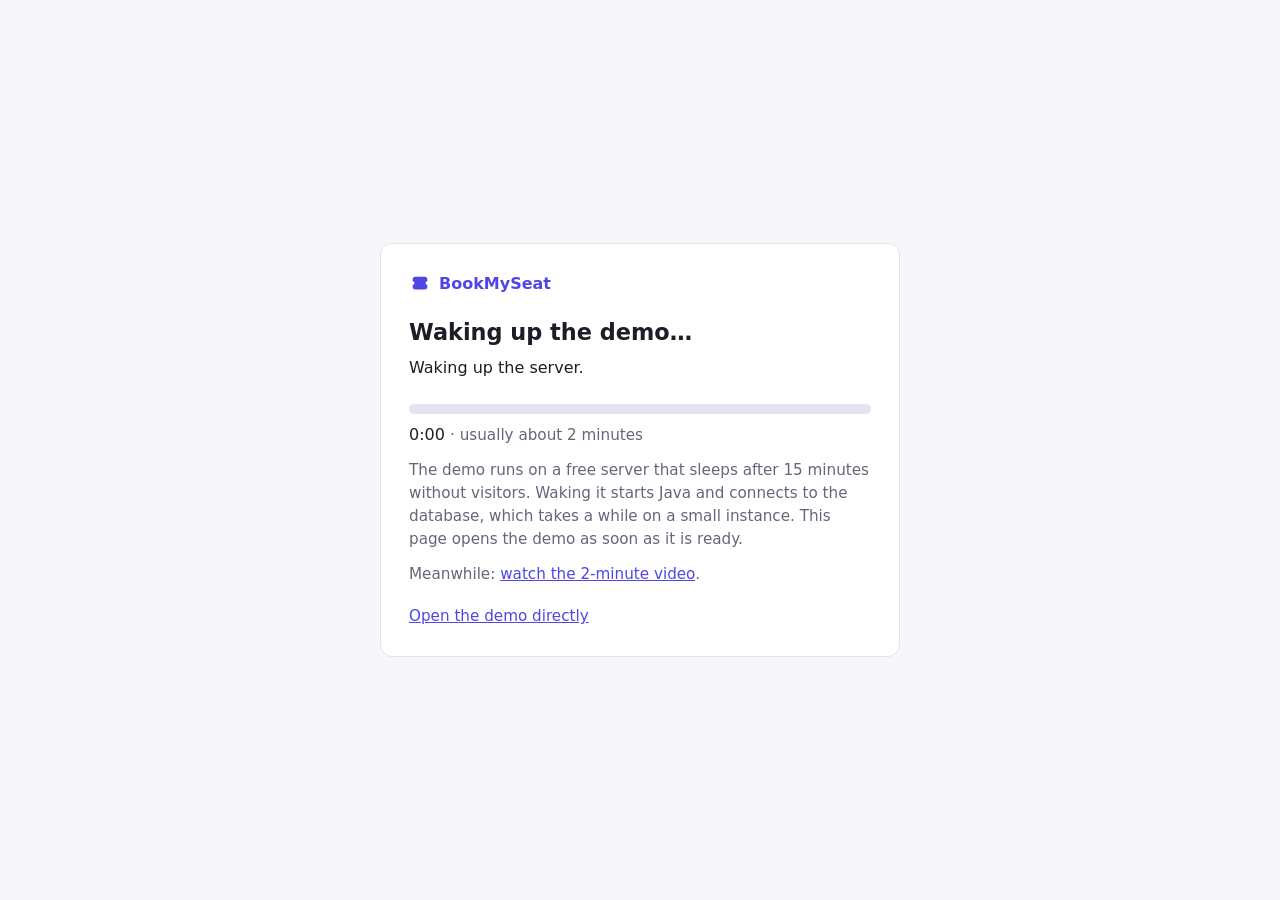
==== docs/index.html @ 78399738 "20.1 wake-up start page for GitHub Pages: opens the demo at once if awake, else waits for its livene" ====
<!doctype html>
<html lang="en">
<head>
	<meta charset="utf-8">
	<meta name="viewport" content="width=device-width, initial-scale=1">
	<!-- Pages can't send headers, so the policy is a meta tag: own files only, and the app's liveness probe -->
	<meta http-equiv="Content-Security-Policy" content="default-src 'none'; script-src 'self'; style-src 'self'; img-src 'self'; connect-src https://bookmyseat-8j1e.onrender.com; base-uri 'none'; form-action 'none'">
	<meta name="referrer" content="strict-origin-when-cross-origin">
	<title>BookMySeat: live demo</title>
	<meta name="description" content="Opens the BookMySeat demo, and waits for its free server to wake up if it is asleep.">
	<link rel="icon" href="favicon.svg" type="image/svg+xml">
	<link rel="stylesheet" href="start.css">
	<script src="start.js" defer></script>
</head>
<body data-app="https://bookmyseat-8j1e.onrender.com/">
	<main class="card">
		<p class="brand">
			<svg width="22" height="22" viewBox="0 0 24 24" aria-hidden="true"><path fill="currentColor" d="M4 7a3 3 0 0 1 3-3h10a3 3 0 0 1 3 3v2a2 2 0 0 0 0 4v2a3 3 0 0 1-3 3H7a3 3 0 0 1-3-3v-2a2 2 0 0 0 0-4z"/></svg>
			<span>BookMySeat</span>
		</p>

		<h1 id="title">Opening the demo…</h1>
		<p id="status" role="status" aria-live="polite">Checking whether the server is awake.</p>

		<div id="waiting" hidden>
			<progress id="progress" max="100" value="0" aria-labelledby="title"></progress>
			<p class="elapsed"><span id="elapsed">0:00</span> <span class="muted">· usually about 2 minutes</span></p>
			<p class="muted">The demo runs on a free server that sleeps after 15 minutes without visitors. Waking it starts
				Java and connects to the database, which takes a while on a small instance. This page opens the demo
				as soon as it is ready.</p>
			<p class="muted">Meanwhile: <a href="demo/">watch the 2-minute video</a>.</p>
		</div>

		<div id="failed" hidden>
			<p>The server hasn't answered after 5 minutes. It may be redeploying.</p>
			<p><button class="btn" id="retry" type="button">Try again</button></p>
		</div>

		<p class="direct"><a id="direct" href="https://bookmyseat-8j1e.onrender.com/">Open the demo directly</a></p>
		<noscript><p>JavaScript is off: use the link above (the first load can take about 2 minutes).</p></noscript>
	</main>
</body>
</html>
---- docs/start.css ----
/* Same colours as the web app (src/main/resources/static/assets/app.css) */
:root {
	--bg: #f7f7fb;
	--surface: #ffffff;
	--text: #1c1d26;
	--muted: #646779;
	--border: #e3e4ee;
	--accent: #4f46e5;
	--accent-text: #ffffff;
	--danger: #c0392b;
	--radius: 12px;
	color-scheme: light dark;
}

@media (prefers-color-scheme: dark) {
	:root {
		--bg: #12131a;
		--surface: #1b1c25;
		--text: #ebecf3;
		--muted: #9a9db0;
		--border: #2c2e3b;
		--accent: #8b85ff;
		--accent-text: #12131a;
		--danger: #ff7b6e;
	}
}

* { box-sizing: border-box; }

body {
	margin: 0;
	min-height: 100vh;
	display: grid;
	place-items: center;
	padding: 16px;
	background: var(--bg);
	color: var(--text);
	font: 16px/1.5 system-ui, -apple-system, "Segoe UI", Roboto, sans-serif;
}

.card {
	width: 100%;
	max-width: 520px;
	padding: 28px;
	background: var(--surface);
	border: 1px solid var(--border);
	border-radius: var(--radius);
}

.brand {
	display: flex;
	align-items: center;
	gap: 8px;
	margin: 0 0 20px;
	font-weight: 700;
	color: var(--accent);
}

h1 { margin: 0 0 6px; font-size: 1.4rem; font-weight: 650; }

p { margin: 0 0 12px; }

.muted { color: var(--muted); font-size: 0.95rem; }

a { color: var(--accent); }

progress {
	width: 100%;
	height: 10px;
	margin: 12px 0 6px;
	border: 0;
	border-radius: 999px;
	background: var(--border);
	accent-color: var(--accent);
	overflow: hidden;
}

progress::-webkit-progress-bar { background: var(--border); border-radius: 999px; }
progress::-webkit-progress-value { background: var(--accent); border-radius: 999px; transition: width 0.5s ease; }
progress::-moz-progress-bar { background: var(--accent); border-radius: 999px; }

@media (prefers-reduced-motion: reduce) {
	progress::-webkit-progress-value { transition: none; }
}

.elapsed { font-variant-numeric: tabular-nums; }

#failed p:first-child { color: var(--danger); }

.btn {
	padding: 8px 16px;
	font: inherit;
	color: var(--accent-text);
	background: var(--accent);
	border: 0;
	border-radius: 8px;
	cursor: pointer;
}

.btn:focus-visible, a:focus-visible { outline: 3px solid var(--accent); outline-offset: 2px; }

.direct { margin: 20px 0 0; font-size: 0.95rem; }
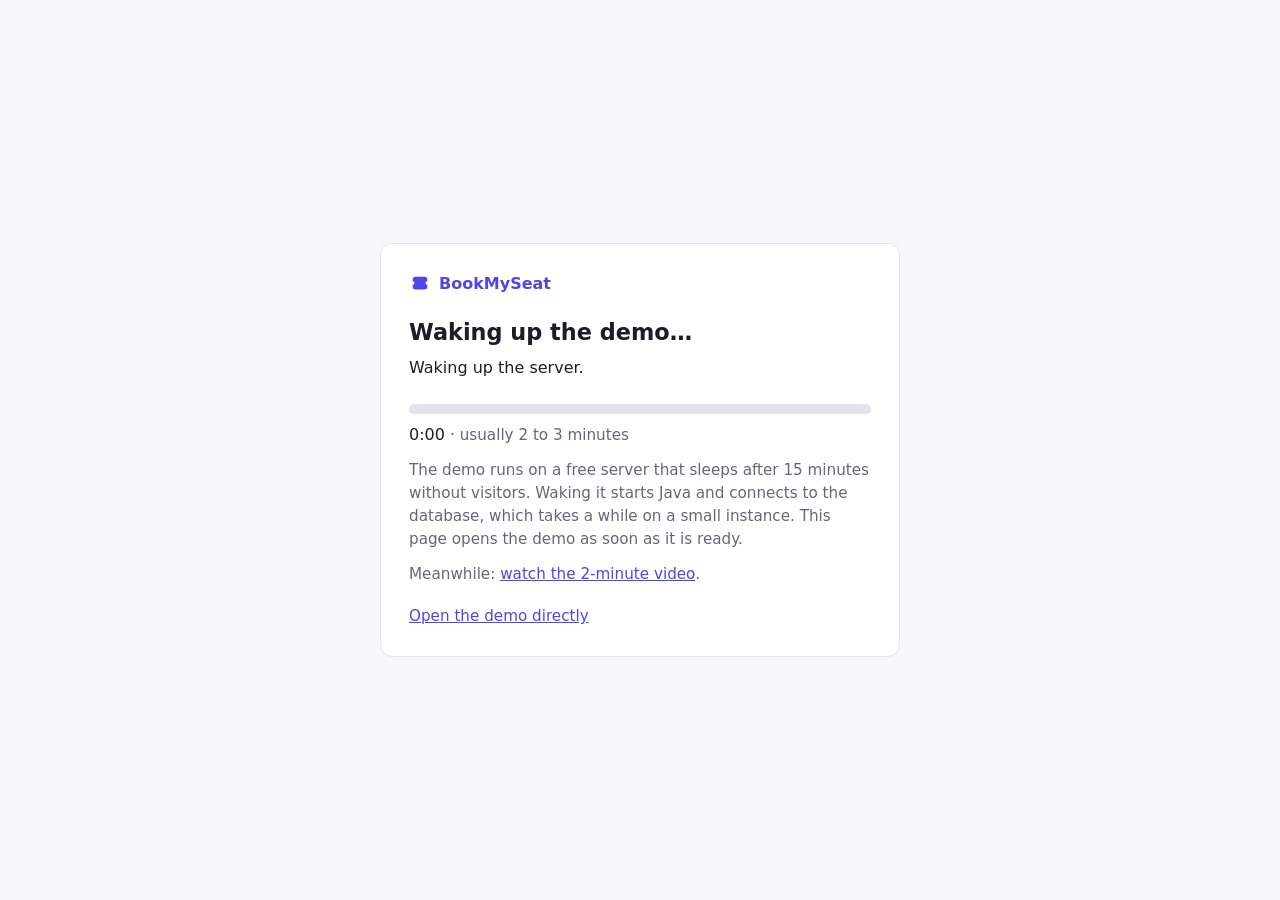
==== commit 89fe7d3d: "20.4 live wake-up measured through the start page (170 s, no errors): expected time 160 s, texts say" ====
--- a/docs/index.html
+++ b/docs/index.html
@@ -24,7 +24,7 @@
 
 		<div id="waiting" hidden>
 			<progress id="progress" max="100" value="0" aria-labelledby="title"></progress>
-			<p class="elapsed"><span id="elapsed">0:00</span> <span class="muted">· usually about 2 minutes</span></p>
+			<p class="elapsed"><span id="elapsed">0:00</span> <span class="muted">· usually 2 to 3 minutes</span></p>
 			<p class="muted">The demo runs on a free server that sleeps after 15 minutes without visitors. Waking it starts
 				Java and connects to the database, which takes a while on a small instance. This page opens the demo
 				as soon as it is ready.</p>
@@ -37,7 +37,7 @@
 		</div>
 
 		<p class="direct"><a id="direct" href="https://bookmyseat-8j1e.onrender.com/">Open the demo directly</a></p>
-		<noscript><p>JavaScript is off: use the link above (the first load can take about 2 minutes).</p></noscript>
+		<noscript><p>JavaScript is off: use the link above (the first load can take 2 to 3 minutes).</p></noscript>
 	</main>
 </body>
 </html>
